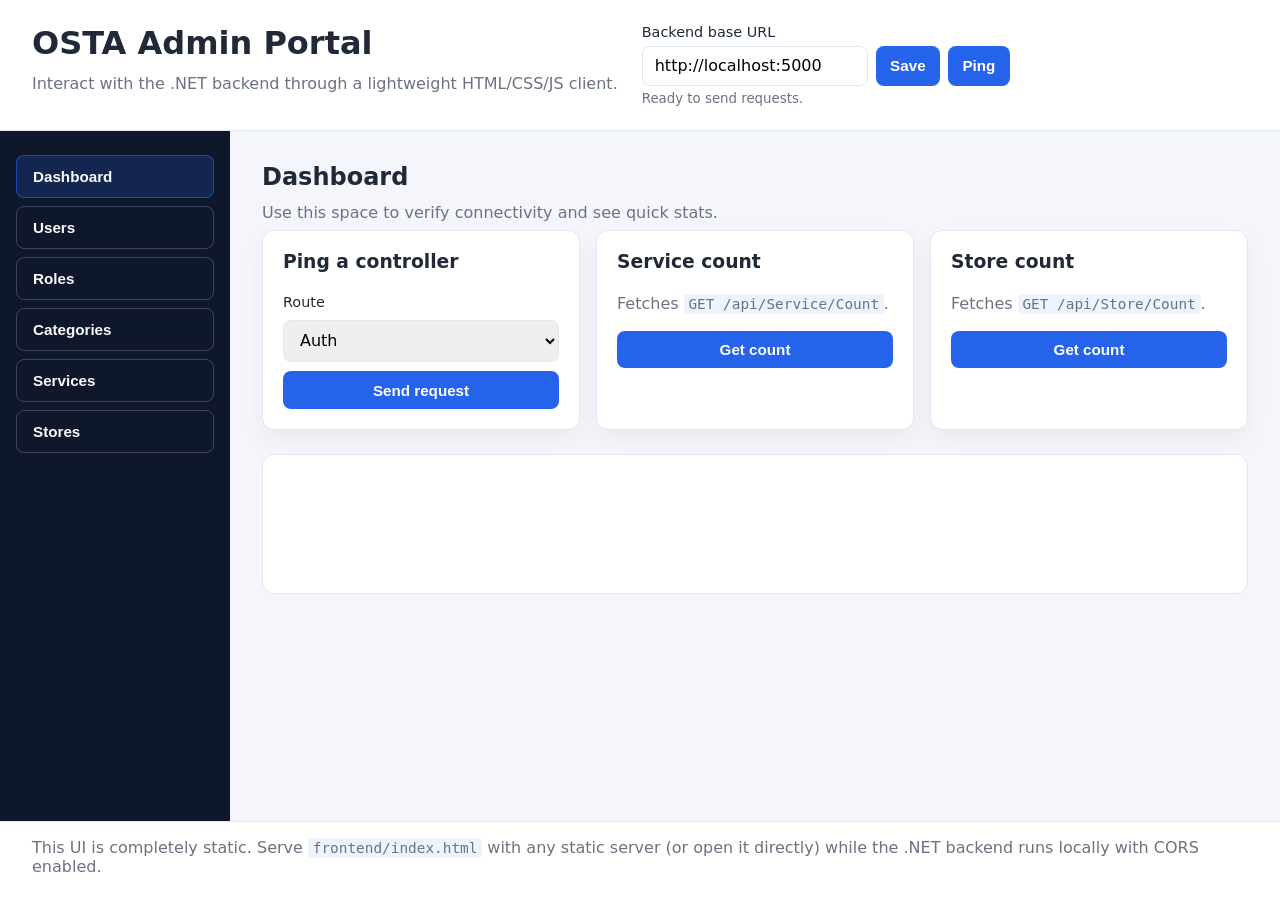
==== frontend/index.html @ 131d8cdc "feat: Add OSTA admin portal frontend This commit introduces the frontend for the OSTA admin portal. " ====
<!DOCTYPE html>
<html lang="en">
  <head>
    <meta charset="UTF-8" />
    <meta name="viewport" content="width=device-width, initial-scale=1.0" />
    <title>OSTA Admin Portal</title>
    <link rel="stylesheet" href="styles.css" />
  </head>
  <body>
    <header class="app-header">
      <div>
        <h1>OSTA Admin Portal</h1>
        <p>Interact with the .NET backend through a lightweight HTML/CSS/JS client.</p>
      </div>
      <form id="baseUrlForm" class="base-url-form">
        <label for="baseUrl">Backend base URL</label>
        <div class="base-url-input">
          <input
            type="url"
            id="baseUrl"
            name="baseUrl"
            placeholder="https://localhost:5001"
            required
          />
          <button type="submit">Save</button>
          <button type="button" id="pingButton">Ping</button>
        </div>
        <small id="connectionStatus">Waiting for first request…</small>
      </form>
    </header>

    <main class="app-layout">
      <aside class="sidebar">
        <nav>
          <button class="nav-btn active" data-target="dashboard">Dashboard</button>
          <button class="nav-btn" data-target="users">Users</button>
          <button class="nav-btn" data-target="roles">Roles</button>
          <button class="nav-btn" data-target="categories">Categories</button>
          <button class="nav-btn" data-target="services">Services</button>
          <button class="nav-btn" data-target="stores">Stores</button>
        </nav>
      </aside>

      <section class="panels">
        <section id="dashboard" class="panel active">
          <h2>Dashboard</h2>
          <p>Use this space to verify connectivity and see quick stats.</p>
          <div class="card-grid">
            <form id="healthForm" class="card">
              <h3>Ping a controller</h3>
              <label for="pingRoute">Route</label>
              <select id="pingRoute" name="pingRoute">
                <option value="Auth/Index">Auth</option>
                <option value="Category/Index">Category</option>
                <option value="Role/Index">Role</option>
                <option value="Service/Index">Service</option>
                <option value="Store/Index">Store</option>
              </select>
              <button type="submit">Send request</button>
            </form>

            <form id="serviceCountForm" class="card">
              <h3>Service count</h3>
              <p>Fetches <code>GET /api/Service/Count</code>.</p>
              <button type="submit">Get count</button>
            </form>

            <form id="storeCountForm" class="card">
              <h3>Store count</h3>
              <p>Fetches <code>GET /api/Store/Count</code>.</p>
              <button type="submit">Get count</button>
            </form>
          </div>
          <div class="output" id="dashboardOutput"></div>
        </section>

        <section id="users" class="panel">
          <h2>Users</h2>
          <div class="card-grid">
            <form id="getAllUsersForm" class="card">
              <h3>Get all users</h3>
              <button type="submit">Fetch</button>
            </form>

            <form id="getUsersByRoleForm" class="card">
              <h3>Users by role</h3>
              <label for="roleName">Role name</label>
              <input type="text" id="roleName" name="roleName" required />
              <button type="submit">Fetch</button>
            </form>

            <form id="getUserByEmailForm" class="card">
              <h3>User by email</h3>
              <label for="userEmail">Email</label>
              <input type="email" id="userEmail" name="userEmail" required />
              <button type="submit">Fetch</button>
            </form>
          </div>

          <div class="card-grid">
            <form id="signUpForm" class="card">
              <h3>Create user</h3>
              <label>Name</label>
              <input type="text" name="name" required />
              <label>Email</label>
              <input type="email" name="email" required />
              <label>Password</label>
              <input type="password" name="password" required />
              <label>Phone</label>
              <input type="tel" name="phone" required />
              <label>Address</label>
              <input type="text" name="address" required />
              <label>Role name</label>
              <input type="text" name="roleName" required />
              <label class="checkbox">
                <input type="checkbox" name="isActive" />
                Active
              </label>
              <button type="submit">Sign up</button>
            </form>

            <form id="updateUserForm" class="card">
              <h3>Update user</h3>
              <label>Target email (route)</label>
              <input type="email" name="targetEmail" required />
              <label>Current email</label>
              <input type="email" name="currentEmail" required />
              <label>Name</label>
              <input type="text" name="name" required />
              <label>Phone</label>
              <input type="tel" name="phone" required />
              <label>New email</label>
              <input type="email" name="email" required />
              <label>Address</label>
              <input type="text" name="address" required />
              <button type="submit">Save</button>
            </form>

            <form id="deleteUserForm" class="card">
              <h3>Delete user</h3>
              <label>Email</label>
              <input type="email" name="email" required />
              <button type="submit" class="danger">Delete</button>
            </form>
          </div>
          <div class="output" id="usersOutput"></div>
        </section>

        <section id="roles" class="panel">
          <h2>Roles</h2>
          <div class="card-grid">
            <form id="getAllRolesForm" class="card">
              <h3>Get all roles</h3>
              <button type="submit">Fetch</button>
            </form>

            <form id="createRoleForm" class="card">
              <h3>Create role</h3>
              <label>Role name</label>
              <input type="text" name="roleName" required />
              <button type="submit">Create</button>
            </form>

            <form id="updateRoleForm" class="card">
              <h3>Rename role</h3>
              <label>Current name</label>
              <input type="text" name="currentName" required />
              <label>New name</label>
              <input type="text" name="newName" required />
              <button type="submit">Update</button>
            </form>

            <form id="deleteRoleForm" class="card">
              <h3>Delete role</h3>
              <label>Role name</label>
              <input type="text" name="roleName" required />
              <button type="submit" class="danger">Delete</button>
            </form>
          </div>
          <div class="output" id="rolesOutput"></div>
        </section>

        <section id="categories" class="panel">
          <h2>Categories</h2>
          <div class="card-grid">
            <form id="getAllCategoriesForm" class="card">
              <h3>Get all</h3>
              <button type="submit">Fetch</button>
            </form>

            <form id="getCategoryByNameForm" class="card">
              <h3>Find by name</h3>
              <label>Name</label>
              <input type="text" name="name" required />
              <button type="submit">Fetch</button>
            </form>

            <form id="addCategoryForm" class="card">
              <h3>Add category</h3>
              <label>Name</label>
              <input type="text" name="name" required />
              <button type="submit">Add</button>
            </form>

            <form id="updateCategoryForm" class="card">
              <h3>Rename category</h3>
              <label>Current name</label>
              <input type="text" name="oldName" required />
              <label>New name</label>
              <input type="text" name="newName" required />
              <button type="submit">Update</button>
            </form>

            <form id="deleteCategoryForm" class="card">
              <h3>Delete category</h3>
              <label>Name</label>
              <input type="text" name="name" required />
              <button type="submit" class="danger">Delete</button>
            </form>
          </div>
          <div class="output" id="categoriesOutput"></div>
        </section>

        <section id="services" class="panel">
          <h2>Services</h2>
          <div class="card-grid">
            <form id="getAllServicesForm" class="card">
              <h3>Get all</h3>
              <button type="submit">Fetch</button>
            </form>

            <form id="getServicesByCategoryForm" class="card">
              <h3>By category</h3>
              <label>Category name</label>
              <input type="text" name="categoryName" required />
              <button type="submit">Fetch</button>
            </form>

            <form id="filterServicesForm" class="card">
              <h3>Filter</h3>
              <label>Max price</label>
              <input type="number" step="0.01" name="price" />
              <label>Max duration (minutes)</label>
              <input type="number" name="duration" />
              <label>Category name</label>
              <input type="text" name="categoryName" />
              <button type="submit">Apply</button>
            </form>

            <form id="addServiceForm" class="card">
              <h3>Add service</h3>
              <label>Description</label>
              <textarea name="description" required></textarea>
              <label>Base price</label>
              <input type="number" step="0.01" name="basePrice" required />
              <label>Duration (minutes)</label>
              <input type="number" name="duration" required />
              <label>Category name</label>
              <input type="text" name="categoryName" required />
              <button type="submit">Add</button>
            </form>

            <form id="updateServiceForm" class="card">
              <h3>Update service</h3>
              <label>Service ID</label>
              <input type="text" name="serviceId" required />
              <label>Description</label>
              <textarea name="description" required></textarea>
              <label>Base price</label>
              <input type="number" step="0.01" name="basePrice" required />
              <label>Duration (minutes)</label>
              <input type="number" name="duration" required />
              <label>Category name</label>
              <input type="text" name="categoryName" required />
              <button type="submit">Update</button>
            </form>

            <form id="deleteServiceForm" class="card">
              <h3>Delete service</h3>
              <label>Service ID</label>
              <input type="text" name="serviceId" required />
              <button type="submit" class="danger">Delete</button>
            </form>
          </div>
          <div class="output" id="servicesOutput"></div>
        </section>

        <section id="stores" class="panel">
          <h2>Stores</h2>
          <div class="card-grid">
            <form id="getAllStoresForm" class="card">
              <h3>Get all stores</h3>
              <button type="submit">Fetch</button>
            </form>

            <form id="getStoreByIdForm" class="card">
              <h3>Find by ID</h3>
              <label>Store ID</label>
              <input type="text" name="storeId" required />
              <button type="submit">Fetch</button>
            </form>

            <form id="addStoreForm" class="card">
              <h3>Add store</h3>
              <label>Name</label>
              <input type="text" name="name" required />
              <label>Country</label>
              <input type="text" name="country" required />
              <label>City</label>
              <input type="text" name="city" required />
              <label>Region</label>
              <input type="text" name="region" required />
              <label>Postal code</label>
              <input type="text" name="postalCode" required />
              <label>Merchant email</label>
              <input type="email" name="merchantEmail" required />
              <button type="submit">Add</button>
            </form>

            <form id="updateStoreForm" class="card">
              <h3>Update store</h3>
              <label>Store ID</label>
              <input type="text" name="storeId" required />
              <label>Name</label>
              <input type="text" name="name" required />
              <label>Country</label>
              <input type="text" name="country" required />
              <label>City</label>
              <input type="text" name="city" required />
              <label>Region</label>
              <input type="text" name="region" required />
              <label>Postal code</label>
              <input type="text" name="postalCode" required />
              <label>Merchant email</label>
              <input type="email" name="merchantEmail" required />
              <button type="submit">Update</button>
            </form>

            <form id="deleteStoreForm" class="card">
              <h3>Delete store</h3>
              <label>Store ID</label>
              <input type="text" name="storeId" required />
              <button type="submit" class="danger">Delete</button>
            </form>

            <form id="filterStoresForm" class="card">
              <h3>Filter stores</h3>
              <label>Country</label>
              <input type="text" name="country" />
              <label>City</label>
              <input type="text" name="city" />
              <label>Region</label>
              <input type="text" name="region" />
              <label>Postal code</label>
              <input type="text" name="postalCode" />
              <label>Merchant email</label>
              <input type="email" name="merchantEmail" />
              <button type="submit">Filter</button>
            </form>
          </div>
          <div class="output" id="storesOutput"></div>
        </section>
      </section>
    </main>

    <footer class="app-footer">
      <p>
        This UI is completely static. Serve <code>frontend/index.html</code> with any static server
        (or open it directly) while the .NET backend runs locally with CORS enabled.
      </p>
    </footer>

    <script src="app.js"></script>
  </body>
</html>
---- frontend/styles.css ----
:root {
  --bg: #f5f6fb;
  --panel-bg: #ffffff;
  --border: #e2e8f0;
  --text: #1f2937;
  --muted: #6b7280;
  --accent: #2563eb;
  --accent-strong: #1d4ed8;
  --danger: #dc2626;
  --danger-strong: #b91c1c;
  --success: #059669;
  font-family: "Inter", system-ui, -apple-system, BlinkMacSystemFont, "Segoe UI", sans-serif;
}

*,
*::before,
*::after {
  box-sizing: border-box;
}

body {
  margin: 0;
  min-height: 100vh;
  background: var(--bg);
  color: var(--text);
  display: flex;
  flex-direction: column;
}

h1,
h2,
h3 {
  margin: 0 0 0.75rem 0;
  font-weight: 600;
  color: var(--text);
}

p {
  margin: 0 0 0.5rem 0;
  color: var(--muted);
}

code {
  background: rgba(37, 99, 235, 0.08);
  padding: 0.1rem 0.3rem;
  border-radius: 4px;
  font-size: 0.9rem;
}

.app-header {
  background: var(--panel-bg);
  padding: 1.5rem 2rem;
  display: flex;
  flex-wrap: wrap;
  align-items: flex-start;
  gap: 1.5rem;
  border-bottom: 1px solid var(--border);
}

.base-url-form {
  display: flex;
  flex-direction: column;
  gap: 0.35rem;
  min-width: 280px;
}

.base-url-input {
  display: flex;
  gap: 0.5rem;
}

.base-url-input input {
  flex: 1;
}

.base-url-input button {
  white-space: nowrap;
}

#connectionStatus {
  color: var(--muted);
}

.app-layout {
  display: flex;
  flex: 1 1 auto;
  min-height: 0;
}

.sidebar {
  width: 230px;
  background: #0f172a;
  color: #f8fafc;
  padding: 1.5rem 1rem;
}

.sidebar nav {
  display: flex;
  flex-direction: column;
  gap: 0.5rem;
}

.nav-btn {
  background: transparent;
  border: 1px solid rgba(248, 250, 252, 0.2);
  color: inherit;
  padding: 0.75rem 1rem;
  border-radius: 8px;
  text-align: left;
  cursor: pointer;
  transition: background 0.2s, border-color 0.2s;
}

.nav-btn.active,
.nav-btn:hover {
  background: rgba(37, 99, 235, 0.2);
  border-color: rgba(37, 99, 235, 0.6);
}

.panels {
  flex: 1;
  padding: 2rem;
  overflow-y: auto;
}

.panel {
  display: none;
  animation: fade 0.2s ease-in;
}

.panel.active {
  display: block;
}

@keyframes fade {
  from {
    opacity: 0;
    transform: translateY(6px);
  }
  to {
    opacity: 1;
    transform: translateY(0);
  }
}

.card-grid {
  display: grid;
  grid-template-columns: repeat(auto-fit, minmax(250px, 1fr));
  gap: 1rem;
  margin-bottom: 1.5rem;
}

.card {
  background: var(--panel-bg);
  border: 1px solid var(--border);
  border-radius: 12px;
  padding: 1.25rem;
  display: flex;
  flex-direction: column;
  gap: 0.6rem;
  box-shadow: 0 10px 25px rgba(15, 23, 42, 0.05);
}

label {
  font-weight: 500;
  font-size: 0.9rem;
}

input,
select,
textarea {
  width: 100%;
  border: 1px solid var(--border);
  border-radius: 8px;
  padding: 0.6rem 0.75rem;
  font-size: 1rem;
  font-family: inherit;
  transition: border 0.2s, box-shadow 0.2s;
}

textarea {
  resize: vertical;
  min-height: 80px;
}

input:focus,
select:focus,
textarea:focus {
  border-color: var(--accent);
  outline: none;
  box-shadow: 0 0 0 2px rgba(37, 99, 235, 0.2);
}

.checkbox {
  display: flex;
  align-items: center;
  gap: 0.5rem;
  font-weight: 500;
}

button {
  border: none;
  border-radius: 8px;
  background: var(--accent);
  color: #fff;
  padding: 0.65rem 0.9rem;
  font-size: 0.95rem;
  font-weight: 600;
  cursor: pointer;
  transition: background 0.2s, transform 0.1s;
}

button:hover {
  background: var(--accent-strong);
}

button:active {
  transform: scale(0.98);
}

button.danger {
  background: var(--danger);
}

button.danger:hover {
  background: var(--danger-strong);
}

.output {
  background: var(--panel-bg);
  border: 1px solid var(--border);
  border-radius: 12px;
  padding: 1rem;
  min-height: 140px;
}

.result {
  border-radius: 10px;
  border: 1px solid var(--border);
  padding: 1rem;
}

.result.success {
  border-color: rgba(5, 150, 105, 0.5);
  background: rgba(5, 150, 105, 0.05);
}

.result.error {
  border-color: rgba(220, 38, 38, 0.5);
  background: rgba(220, 38, 38, 0.05);
}

.result-header {
  font-weight: 600;
  margin-bottom: 0.75rem;
}

.result pre {
  margin: 0;
  overflow-x: auto;
  font-size: 0.9rem;
  white-space: pre-wrap;
  word-break: break-word;
}

.app-footer {
  padding: 1rem 2rem;
  background: var(--panel-bg);
  border-top: 1px solid var(--border);
  color: var(--muted);
}

@media (max-width: 960px) {
  .app-header {
    flex-direction: column;
  }

  .base-url-input {
    flex-direction: column;
  }

  .base-url-input button {
    width: 100%;
  }

  .app-layout {
    flex-direction: column;
  }

  .sidebar {
    width: 100%;
  }

  .nav-btn {
    text-align: center;
  }
}
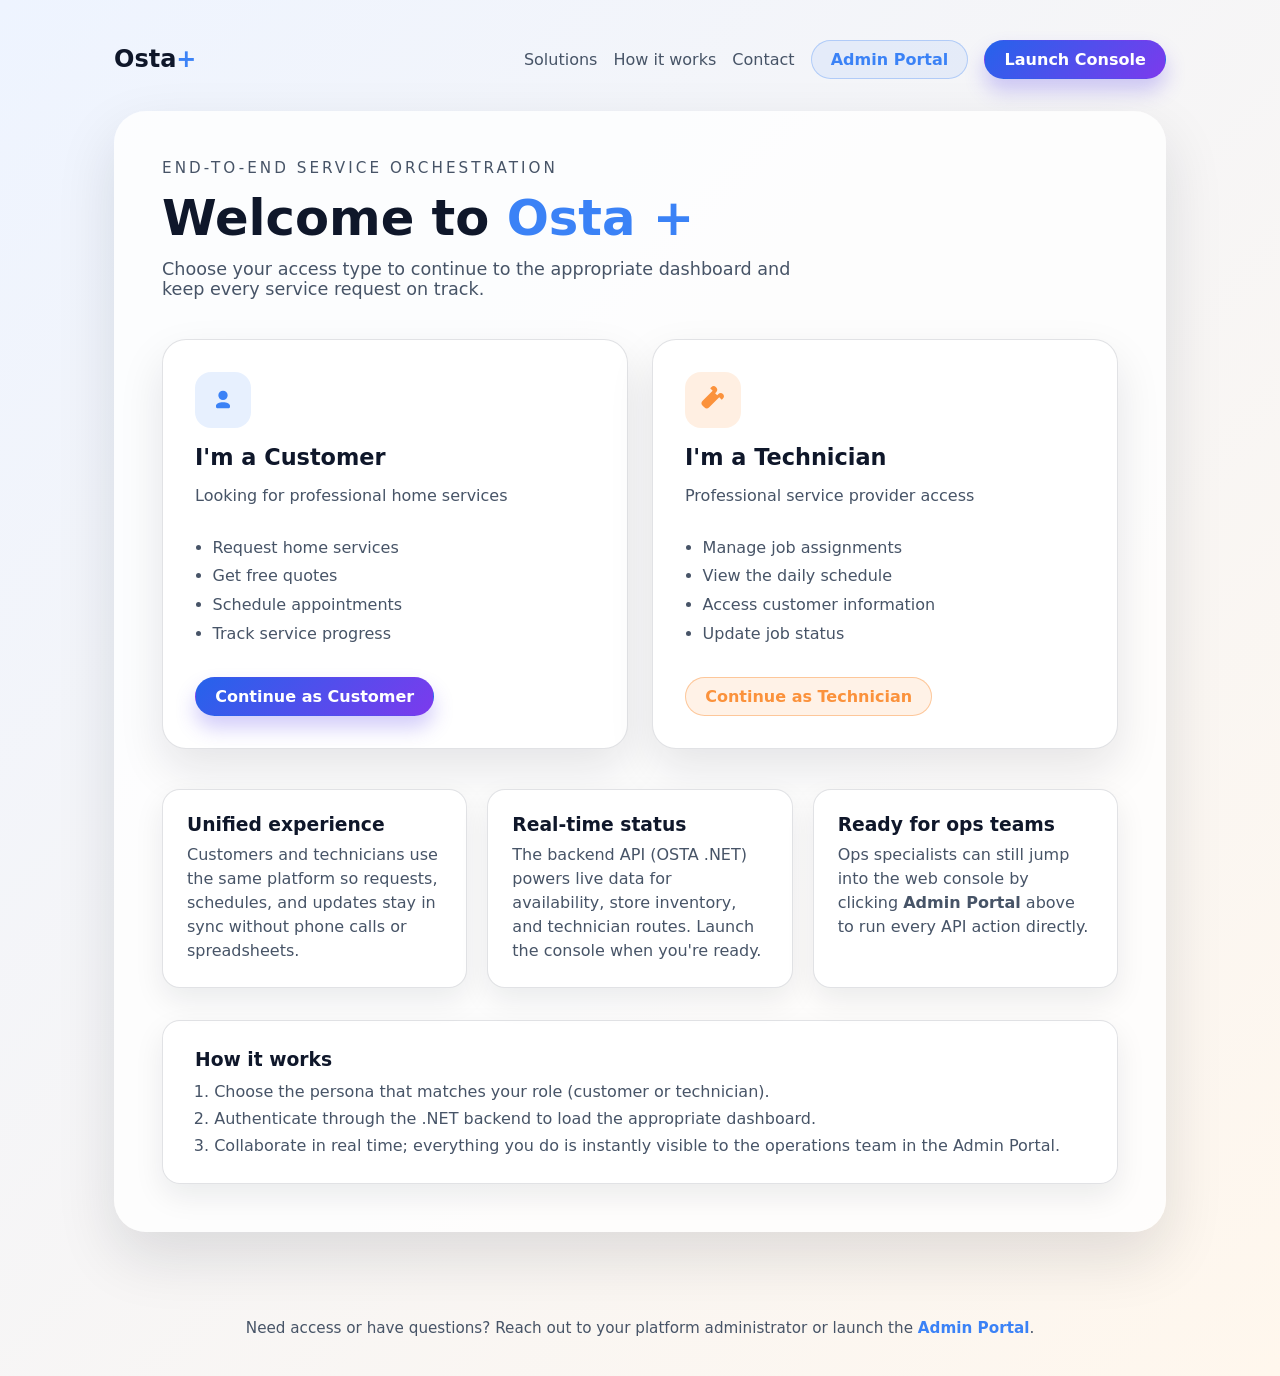
==== commit d18ec9f6: "Refactor: Create landing page and admin portal Co-authored-by: ekerollos36 <ekerollos36@gmail.com>" ====
--- a/frontend/index.html
+++ b/frontend/index.html
@@ -3,373 +3,115 @@
   <head>
     <meta charset="UTF-8" />
     <meta name="viewport" content="width=device-width, initial-scale=1.0" />
-    <title>OSTA Admin Portal</title>
-    <link rel="stylesheet" href="styles.css" />
+    <title>Welcome to Osta +</title>
+    <link rel="stylesheet" href="landing.css" />
   </head>
   <body>
-    <header class="app-header">
-      <div>
-        <h1>OSTA Admin Portal</h1>
-        <p>Interact with the .NET backend through a lightweight HTML/CSS/JS client.</p>
-      </div>
-      <form id="baseUrlForm" class="base-url-form">
-        <label for="baseUrl">Backend base URL</label>
-        <div class="base-url-input">
-          <input
-            type="url"
-            id="baseUrl"
-            name="baseUrl"
-            placeholder="https://localhost:5001"
-            required
-          />
-          <button type="submit">Save</button>
-          <button type="button" id="pingButton">Ping</button>
+    <div class="hero-shell">
+      <nav class="top-nav">
+        <div class="logo">Osta<span>+</span></div>
+        <div class="nav-links">
+          <a href="#solutions">Solutions</a>
+          <a href="#how-it-works">How it works</a>
+          <a href="#contact">Contact</a>
+          <a class="btn outline" href="admin.html">Admin Portal</a>
+          <a class="btn solid" href="admin.html#dashboard">Launch Console</a>
         </div>
-        <small id="connectionStatus">Waiting for first request…</small>
-      </form>
-    </header>
+      </nav>
 
-    <main class="app-layout">
-      <aside class="sidebar">
-        <nav>
-          <button class="nav-btn active" data-target="dashboard">Dashboard</button>
-          <button class="nav-btn" data-target="users">Users</button>
-          <button class="nav-btn" data-target="roles">Roles</button>
-          <button class="nav-btn" data-target="categories">Categories</button>
-          <button class="nav-btn" data-target="services">Services</button>
-          <button class="nav-btn" data-target="stores">Stores</button>
-        </nav>
-      </aside>
+      <main class="hero-content">
+        <p class="eyebrow">End-to-end service orchestration</p>
+        <h1>
+          Welcome to <span>Osta +</span>
+        </h1>
+        <p class="subtitle">
+          Choose your access type to continue to the appropriate dashboard and keep every service
+          request on track.
+        </p>
 
-      <section class="panels">
-        <section id="dashboard" class="panel active">
-          <h2>Dashboard</h2>
-          <p>Use this space to verify connectivity and see quick stats.</p>
-          <div class="card-grid">
-            <form id="healthForm" class="card">
-              <h3>Ping a controller</h3>
-              <label for="pingRoute">Route</label>
-              <select id="pingRoute" name="pingRoute">
-                <option value="Auth/Index">Auth</option>
-                <option value="Category/Index">Category</option>
-                <option value="Role/Index">Role</option>
-                <option value="Service/Index">Service</option>
-                <option value="Store/Index">Store</option>
-              </select>
-              <button type="submit">Send request</button>
-            </form>
+        <section class="access-grid">
+          <article class="access-card customer">
+            <div class="icon-wrapper">
+              <svg viewBox="0 0 24 24" aria-hidden="true">
+                <path
+                  d="M12 12a4 4 0 1 0-4-4 4 4 0 0 0 4 4Zm0 2c-3.33 0-6 1.34-6 3v1a1 1 0 0 0 1 1h10a1 1 0 0 0 1-1v-1c0-1.66-2.67-3-6-3Z"
+                />
+              </svg>
+            </div>
+            <h2>I'm a Customer</h2>
+            <p>Looking for professional home services</p>
+            <ul>
+              <li>Request home services</li>
+              <li>Get free quotes</li>
+              <li>Schedule appointments</li>
+              <li>Track service progress</li>
+            </ul>
+            <a class="btn solid" href="admin.html#services">Continue as Customer</a>
+          </article>
 
-            <form id="serviceCountForm" class="card">
-              <h3>Service count</h3>
-              <p>Fetches <code>GET /api/Service/Count</code>.</p>
-              <button type="submit">Get count</button>
-            </form>
-
-            <form id="storeCountForm" class="card">
-              <h3>Store count</h3>
-              <p>Fetches <code>GET /api/Store/Count</code>.</p>
-              <button type="submit">Get count</button>
-            </form>
-          </div>
-          <div class="output" id="dashboardOutput"></div>
+          <article class="access-card technician">
+            <div class="icon-wrapper">
+              <svg viewBox="0 0 24 24" aria-hidden="true">
+                <path
+                  d="M20.71 7.04a3 3 0 0 0-4.24 0l-.88.88-1.76-1.76.88-.88a3 3 0 0 0-4.24-4.24l-.88.88 2.12 2.12-8.59 8.59a3 3 0 0 0 0 4.24l1.41 1.41a3 3 0 0 0 4.24 0l8.59-8.59 2.12 2.12.88-.88a3 3 0 0 0 0-4.24Z"
+                />
+              </svg>
+            </div>
+            <h2>I'm a Technician</h2>
+            <p>Professional service provider access</p>
+            <ul>
+              <li>Manage job assignments</li>
+              <li>View the daily schedule</li>
+              <li>Access customer information</li>
+              <li>Update job status</li>
+            </ul>
+            <a class="btn outline" href="admin.html#dashboard">Continue as Technician</a>
+          </article>
         </section>
 
-        <section id="users" class="panel">
-          <h2>Users</h2>
-          <div class="card-grid">
-            <form id="getAllUsersForm" class="card">
-              <h3>Get all users</h3>
-              <button type="submit">Fetch</button>
-            </form>
-
-            <form id="getUsersByRoleForm" class="card">
-              <h3>Users by role</h3>
-              <label for="roleName">Role name</label>
-              <input type="text" id="roleName" name="roleName" required />
-              <button type="submit">Fetch</button>
-            </form>
-
-            <form id="getUserByEmailForm" class="card">
-              <h3>User by email</h3>
-              <label for="userEmail">Email</label>
-              <input type="email" id="userEmail" name="userEmail" required />
-              <button type="submit">Fetch</button>
-            </form>
+        <section id="solutions" class="secondary-info">
+          <div>
+            <h3>Unified experience</h3>
+            <p>
+              Customers and technicians use the same platform so requests, schedules, and updates stay
+              in sync without phone calls or spreadsheets.
+            </p>
           </div>
-
-          <div class="card-grid">
-            <form id="signUpForm" class="card">
-              <h3>Create user</h3>
-              <label>Name</label>
-              <input type="text" name="name" required />
-              <label>Email</label>
-              <input type="email" name="email" required />
-              <label>Password</label>
-              <input type="password" name="password" required />
-              <label>Phone</label>
-              <input type="tel" name="phone" required />
-              <label>Address</label>
-              <input type="text" name="address" required />
-              <label>Role name</label>
-              <input type="text" name="roleName" required />
-              <label class="checkbox">
-                <input type="checkbox" name="isActive" />
-                Active
-              </label>
-              <button type="submit">Sign up</button>
-            </form>
-
-            <form id="updateUserForm" class="card">
-              <h3>Update user</h3>
-              <label>Target email (route)</label>
-              <input type="email" name="targetEmail" required />
-              <label>Current email</label>
-              <input type="email" name="currentEmail" required />
-              <label>Name</label>
-              <input type="text" name="name" required />
-              <label>Phone</label>
-              <input type="tel" name="phone" required />
-              <label>New email</label>
-              <input type="email" name="email" required />
-              <label>Address</label>
-              <input type="text" name="address" required />
-              <button type="submit">Save</button>
-            </form>
-
-            <form id="deleteUserForm" class="card">
-              <h3>Delete user</h3>
-              <label>Email</label>
-              <input type="email" name="email" required />
-              <button type="submit" class="danger">Delete</button>
-            </form>
+          <div>
+            <h3>Real-time status</h3>
+            <p>
+              The backend API (OSTA .NET) powers live data for availability, store inventory, and
+              technician routes. Launch the console when you're ready.
+            </p>
           </div>
-          <div class="output" id="usersOutput"></div>
+          <div>
+            <h3>Ready for ops teams</h3>
+            <p>
+              Ops specialists can still jump into the web console by clicking
+              <strong>Admin Portal</strong> above to run every API action directly.
+            </p>
+          </div>
         </section>
 
-        <section id="roles" class="panel">
-          <h2>Roles</h2>
-          <div class="card-grid">
-            <form id="getAllRolesForm" class="card">
-              <h3>Get all roles</h3>
-              <button type="submit">Fetch</button>
-            </form>
+        <section id="how-it-works" class="how-it-works">
+          <h3>How it works</h3>
+          <ol>
+            <li>Choose the persona that matches your role (customer or technician).</li>
+            <li>Authenticate through the .NET backend to load the appropriate dashboard.</li>
+            <li>
+              Collaborate in real time; everything you do is instantly visible to the operations team
+              in the Admin Portal.
+            </li>
+          </ol>
+        </section>
+      </main>
+    </div>
 
-            <form id="createRoleForm" class="card">
-              <h3>Create role</h3>
-              <label>Role name</label>
-              <input type="text" name="roleName" required />
-              <button type="submit">Create</button>
-            </form>
-
-            <form id="updateRoleForm" class="card">
-              <h3>Rename role</h3>
-              <label>Current name</label>
-              <input type="text" name="currentName" required />
-              <label>New name</label>
-              <input type="text" name="newName" required />
-              <button type="submit">Update</button>
-            </form>
-
-            <form id="deleteRoleForm" class="card">
-              <h3>Delete role</h3>
-              <label>Role name</label>
-              <input type="text" name="roleName" required />
-              <button type="submit" class="danger">Delete</button>
-            </form>
-          </div>
-          <div class="output" id="rolesOutput"></div>
-        </section>
-
-        <section id="categories" class="panel">
-          <h2>Categories</h2>
-          <div class="card-grid">
-            <form id="getAllCategoriesForm" class="card">
-              <h3>Get all</h3>
-              <button type="submit">Fetch</button>
-            </form>
-
-            <form id="getCategoryByNameForm" class="card">
-              <h3>Find by name</h3>
-              <label>Name</label>
-              <input type="text" name="name" required />
-              <button type="submit">Fetch</button>
-            </form>
-
-            <form id="addCategoryForm" class="card">
-              <h3>Add category</h3>
-              <label>Name</label>
-              <input type="text" name="name" required />
-              <button type="submit">Add</button>
-            </form>
-
-            <form id="updateCategoryForm" class="card">
-              <h3>Rename category</h3>
-              <label>Current name</label>
-              <input type="text" name="oldName" required />
-              <label>New name</label>
-              <input type="text" name="newName" required />
-              <button type="submit">Update</button>
-            </form>
-
-            <form id="deleteCategoryForm" class="card">
-              <h3>Delete category</h3>
-              <label>Name</label>
-              <input type="text" name="name" required />
-              <button type="submit" class="danger">Delete</button>
-            </form>
-          </div>
-          <div class="output" id="categoriesOutput"></div>
-        </section>
-
-        <section id="services" class="panel">
-          <h2>Services</h2>
-          <div class="card-grid">
-            <form id="getAllServicesForm" class="card">
-              <h3>Get all</h3>
-              <button type="submit">Fetch</button>
-            </form>
-
-            <form id="getServicesByCategoryForm" class="card">
-              <h3>By category</h3>
-              <label>Category name</label>
-              <input type="text" name="categoryName" required />
-              <button type="submit">Fetch</button>
-            </form>
-
-            <form id="filterServicesForm" class="card">
-              <h3>Filter</h3>
-              <label>Max price</label>
-              <input type="number" step="0.01" name="price" />
-              <label>Max duration (minutes)</label>
-              <input type="number" name="duration" />
-              <label>Category name</label>
-              <input type="text" name="categoryName" />
-              <button type="submit">Apply</button>
-            </form>
-
-            <form id="addServiceForm" class="card">
-              <h3>Add service</h3>
-              <label>Description</label>
-              <textarea name="description" required></textarea>
-              <label>Base price</label>
-              <input type="number" step="0.01" name="basePrice" required />
-              <label>Duration (minutes)</label>
-              <input type="number" name="duration" required />
-              <label>Category name</label>
-              <input type="text" name="categoryName" required />
-              <button type="submit">Add</button>
-            </form>
-
-            <form id="updateServiceForm" class="card">
-              <h3>Update service</h3>
-              <label>Service ID</label>
-              <input type="text" name="serviceId" required />
-              <label>Description</label>
-              <textarea name="description" required></textarea>
-              <label>Base price</label>
-              <input type="number" step="0.01" name="basePrice" required />
-              <label>Duration (minutes)</label>
-              <input type="number" name="duration" required />
-              <label>Category name</label>
-              <input type="text" name="categoryName" required />
-              <button type="submit">Update</button>
-            </form>
-
-            <form id="deleteServiceForm" class="card">
-              <h3>Delete service</h3>
-              <label>Service ID</label>
-              <input type="text" name="serviceId" required />
-              <button type="submit" class="danger">Delete</button>
-            </form>
-          </div>
-          <div class="output" id="servicesOutput"></div>
-        </section>
-
-        <section id="stores" class="panel">
-          <h2>Stores</h2>
-          <div class="card-grid">
-            <form id="getAllStoresForm" class="card">
-              <h3>Get all stores</h3>
-              <button type="submit">Fetch</button>
-            </form>
-
-            <form id="getStoreByIdForm" class="card">
-              <h3>Find by ID</h3>
-              <label>Store ID</label>
-              <input type="text" name="storeId" required />
-              <button type="submit">Fetch</button>
-            </form>
-
-            <form id="addStoreForm" class="card">
-              <h3>Add store</h3>
-              <label>Name</label>
-              <input type="text" name="name" required />
-              <label>Country</label>
-              <input type="text" name="country" required />
-              <label>City</label>
-              <input type="text" name="city" required />
-              <label>Region</label>
-              <input type="text" name="region" required />
-              <label>Postal code</label>
-              <input type="text" name="postalCode" required />
-              <label>Merchant email</label>
-              <input type="email" name="merchantEmail" required />
-              <button type="submit">Add</button>
-            </form>
-
-            <form id="updateStoreForm" class="card">
-              <h3>Update store</h3>
-              <label>Store ID</label>
-              <input type="text" name="storeId" required />
-              <label>Name</label>
-              <input type="text" name="name" required />
-              <label>Country</label>
-              <input type="text" name="country" required />
-              <label>City</label>
-              <input type="text" name="city" required />
-              <label>Region</label>
-              <input type="text" name="region" required />
-              <label>Postal code</label>
-              <input type="text" name="postalCode" required />
-              <label>Merchant email</label>
-              <input type="email" name="merchantEmail" required />
-              <button type="submit">Update</button>
-            </form>
-
-            <form id="deleteStoreForm" class="card">
-              <h3>Delete store</h3>
-              <label>Store ID</label>
-              <input type="text" name="storeId" required />
-              <button type="submit" class="danger">Delete</button>
-            </form>
-
-            <form id="filterStoresForm" class="card">
-              <h3>Filter stores</h3>
-              <label>Country</label>
-              <input type="text" name="country" />
-              <label>City</label>
-              <input type="text" name="city" />
-              <label>Region</label>
-              <input type="text" name="region" />
-              <label>Postal code</label>
-              <input type="text" name="postalCode" />
-              <label>Merchant email</label>
-              <input type="email" name="merchantEmail" />
-              <button type="submit">Filter</button>
-            </form>
-          </div>
-          <div class="output" id="storesOutput"></div>
-        </section>
-      </section>
-    </main>
-
-    <footer class="app-footer">
+    <footer id="contact">
       <p>
-        This UI is completely static. Serve <code>frontend/index.html</code> with any static server
-        (or open it directly) while the .NET backend runs locally with CORS enabled.
+        Need access or have questions? Reach out to your platform administrator or launch the
+        <a href="admin.html">Admin Portal</a>.
       </p>
     </footer>
-
-    <script src="app.js"></script>
   </body>
 </html>
--- a/frontend/landing.css
+++ b/frontend/landing.css
@@ -0,0 +1,287 @@
+:root {
+  font-family: "Inter", "Segoe UI", system-ui, -apple-system, BlinkMacSystemFont, sans-serif;
+  color-scheme: light;
+  --bg-start: #eef4ff;
+  --bg-end: #fff7ed;
+  --text: #0f172a;
+  --muted: #475467;
+  --border: rgba(15, 23, 42, 0.12);
+  --card-bg: #ffffff;
+  --customer: #3b82f6;
+  --technician: #fb923c;
+}
+
+*,
+*::before,
+*::after {
+  box-sizing: border-box;
+}
+
+body {
+  margin: 0;
+  min-height: 100vh;
+  color: var(--text);
+  background: linear-gradient(135deg, var(--bg-start), var(--bg-end));
+  display: flex;
+  flex-direction: column;
+}
+
+a {
+  text-decoration: none;
+  color: inherit;
+}
+
+.hero-shell {
+  width: min(1100px, 100%);
+  margin: 0 auto;
+  padding: 2.5rem 1.5rem 3rem;
+}
+
+.top-nav {
+  display: flex;
+  justify-content: space-between;
+  align-items: center;
+  flex-wrap: wrap;
+  gap: 1rem;
+  margin-bottom: 2rem;
+}
+
+.logo {
+  font-size: 1.5rem;
+  font-weight: 700;
+  color: var(--text);
+}
+
+.logo span {
+  color: var(--customer);
+}
+
+.nav-links {
+  display: flex;
+  align-items: center;
+  gap: 1rem;
+  flex-wrap: wrap;
+  font-weight: 500;
+}
+
+.nav-links a {
+  color: var(--muted);
+}
+
+.nav-links a:hover {
+  color: var(--text);
+}
+
+.btn {
+  border-radius: 999px;
+  padding: 0.55rem 1.2rem;
+  font-weight: 600;
+  border: 1px solid transparent;
+  display: inline-flex;
+  align-items: center;
+  gap: 0.4rem;
+  transition: transform 0.15s ease, box-shadow 0.15s ease, background 0.15s ease;
+}
+
+.btn:hover {
+  transform: translateY(-1px);
+}
+
+.btn.outline {
+  border-color: rgba(59, 130, 246, 0.3);
+  color: var(--customer);
+  background: rgba(59, 130, 246, 0.08);
+}
+
+.btn.outline:hover {
+  background: rgba(59, 130, 246, 0.12);
+}
+
+.btn.solid {
+  background: linear-gradient(135deg, #2563eb, #7c3aed);
+  color: #fff;
+  box-shadow: 0 12px 20px rgba(80, 56, 237, 0.25);
+}
+
+.btn.solid:hover {
+  box-shadow: 0 18px 24px rgba(80, 56, 237, 0.35);
+}
+
+.hero-content {
+  background: rgba(255, 255, 255, 0.8);
+  border-radius: 32px;
+  padding: 3rem;
+  box-shadow: 0 25px 60px rgba(15, 23, 42, 0.12);
+}
+
+.eyebrow {
+  font-size: 0.95rem;
+  text-transform: uppercase;
+  letter-spacing: 0.2em;
+  color: var(--muted);
+  margin: 0 0 0.75rem;
+}
+
+h1 {
+  font-size: clamp(2.2rem, 5vw, 3.1rem);
+  margin: 0 0 0.75rem;
+  color: var(--text);
+}
+
+h1 span {
+  color: var(--customer);
+}
+
+.subtitle {
+  margin: 0;
+  font-size: 1.1rem;
+  color: var(--muted);
+  max-width: 640px;
+}
+
+.access-grid {
+  display: grid;
+  grid-template-columns: repeat(auto-fit, minmax(280px, 1fr));
+  gap: 1.5rem;
+  margin: 2.5rem 0;
+}
+
+.access-card {
+  background: var(--card-bg);
+  border-radius: 24px;
+  padding: 2rem;
+  border: 1px solid var(--border);
+  box-shadow: 0 20px 45px rgba(15, 23, 42, 0.1);
+  display: flex;
+  flex-direction: column;
+  gap: 1rem;
+}
+
+.access-card h2 {
+  margin: 0;
+  font-size: 1.4rem;
+}
+
+.access-card p {
+  margin: 0;
+  color: var(--muted);
+}
+
+.icon-wrapper {
+  width: 56px;
+  height: 56px;
+  border-radius: 16px;
+  display: inline-flex;
+  align-items: center;
+  justify-content: center;
+}
+
+.icon-wrapper svg {
+  width: 28px;
+  fill: currentColor;
+}
+
+.access-card.customer .icon-wrapper {
+  color: var(--customer);
+  background: rgba(59, 130, 246, 0.12);
+}
+
+.access-card.technician .icon-wrapper {
+  color: var(--technician);
+  background: rgba(251, 146, 60, 0.15);
+}
+
+.access-card ul {
+  padding-left: 1.1rem;
+  color: var(--muted);
+  display: flex;
+  flex-direction: column;
+  gap: 0.4rem;
+}
+
+.access-card ul li {
+  line-height: 1.4;
+}
+
+.access-card .btn {
+  align-self: flex-start;
+}
+
+.access-card.technician .btn.outline {
+  border-color: rgba(251, 146, 60, 0.45);
+  color: var(--technician);
+  background: rgba(251, 146, 60, 0.12);
+}
+
+.access-card.technician .btn.outline:hover {
+  background: rgba(251, 146, 60, 0.2);
+}
+
+.secondary-info {
+  display: grid;
+  grid-template-columns: repeat(auto-fit, minmax(220px, 1fr));
+  gap: 1.25rem;
+}
+
+.secondary-info div {
+  background: #fff;
+  border-radius: 18px;
+  padding: 1.5rem;
+  border: 1px solid var(--border);
+  box-shadow: 0 12px 30px rgba(15, 23, 42, 0.08);
+}
+
+.secondary-info h3 {
+  margin: 0 0 0.5rem;
+}
+
+.secondary-info p {
+  margin: 0;
+  color: var(--muted);
+  line-height: 1.5;
+}
+
+.how-it-works {
+  margin-top: 2rem;
+  background: rgba(255, 255, 255, 0.9);
+  border-radius: 18px;
+  padding: 1.75rem 2rem;
+  border: 1px solid var(--border);
+  box-shadow: 0 12px 30px rgba(15, 23, 42, 0.08);
+}
+
+.how-it-works h3 {
+  margin: 0 0 0.75rem;
+}
+
+.how-it-works ol {
+  margin: 0;
+  padding-left: 1.2rem;
+  color: var(--muted);
+  display: flex;
+  flex-direction: column;
+  gap: 0.5rem;
+}
+
+footer {
+  text-align: center;
+  padding: 1.5rem;
+  color: var(--muted);
+  font-size: 0.95rem;
+}
+
+footer a {
+  color: var(--customer);
+  font-weight: 600;
+}
+
+@media (max-width: 768px) {
+  .hero-content {
+    padding: 2rem;
+  }
+
+  .nav-links {
+    width: 100%;
+    justify-content: flex-start;
+  }
+}
